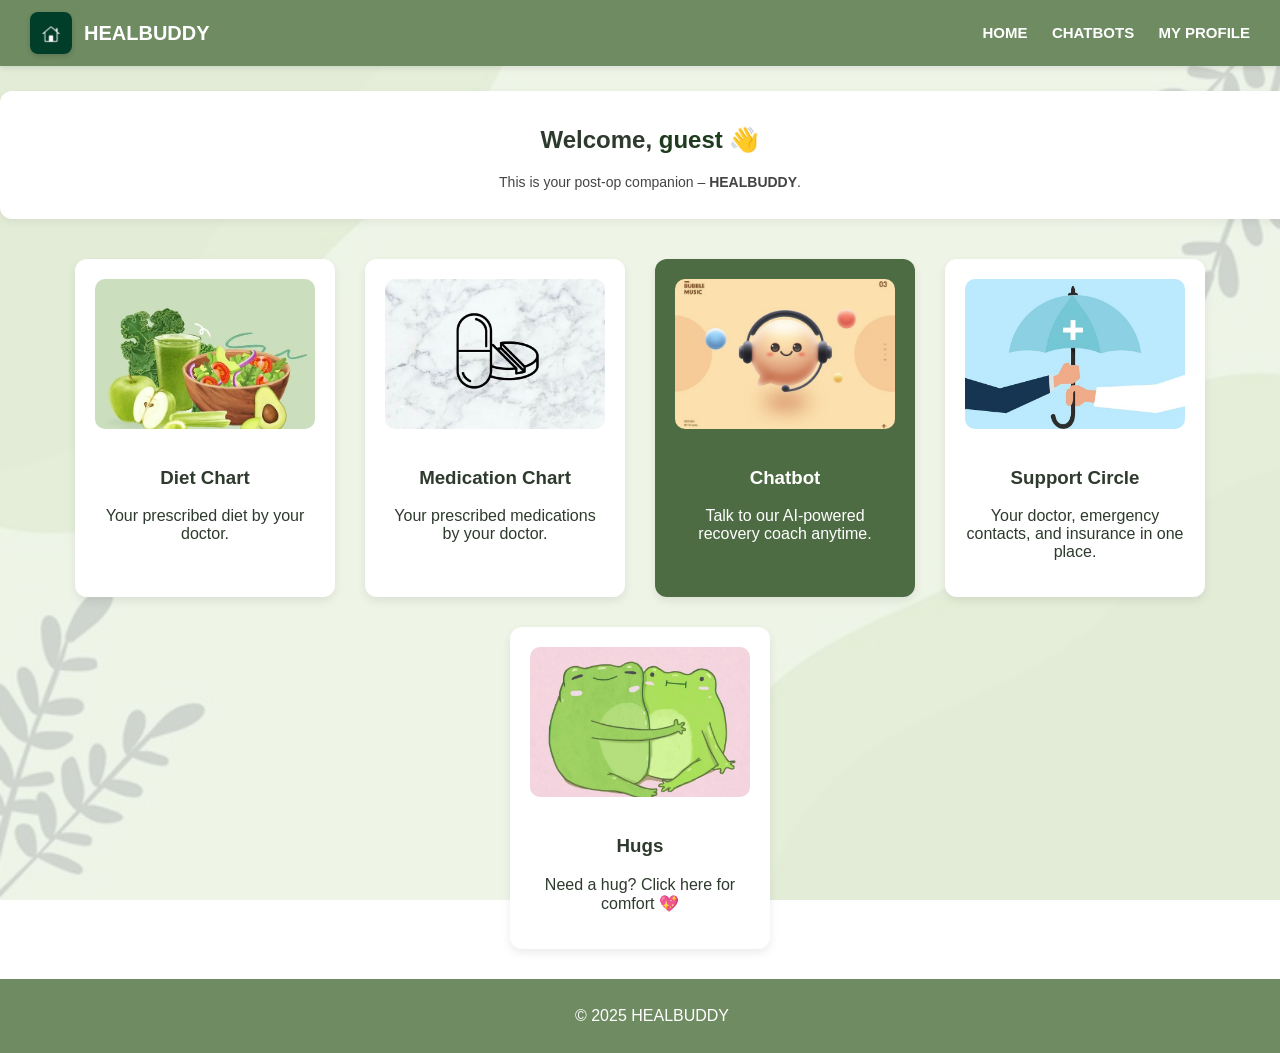
==== home.html @ 4b780e25 "Add files via upload" ====
<!DOCTYPE html>
<html lang="en">
<head>
  <meta charset="UTF-8" />
  <title>HEALBUDDY – Home</title>
  <link rel="stylesheet" href="home.css" />
</head>
<body>
  <header class="fancy-header">
    <div class="logo-container">
      <a href="home.html">
        <img src="Health.jpg" alt="HEALBUDDY" class="fancy-logo" />
      </a>
      <h1>HEALBUDDY</h1>
    </div>
    <nav>
        <a href="home.html">HOME</a>
        <a href="chatbots.html">CHATBOTS</a>
        <a href="#">MY PROFILE</a>
  </header>

  <main>
    <div class="intro-box" id="greeting"></div>

    <div class="card-container">
      <div class="feature-card" onclick="showDietChart()">
        <img src="dietchart.jpg" alt="Diet Chart" />
        <h3>Diet Chart</h3>
        <p>Your prescribed diet by your doctor.</p>
      </div>

      <div class="feature-card" onclick="showMedicationChart()">
        <img src="medicationchart.jpg" alt="Medication Chart" />
        <h3>Medication Chart</h3>
        <p>Your prescribed medications by your doctor.</p>
      </div>

      <div class="feature-card chatbot-highlight" onclick="location.href='chatbots.html'">
        <img src="chatbot.jpg" alt="Chatbot" />
        <h3>Chatbot</h3>
        <p>Talk to our AI-powered recovery coach anytime.</p>
      </div>

      <div class="feature-card" onclick="showSupportCircle()">
        <img src="support.jpg" alt="Support Circle" />
        <h3>Support Circle</h3>
        <p>Your doctor, emergency contacts, and insurance in one place.</p>
      </div>

      <div class="feature-card" onclick="showHug()">
        <img src="hugs.jpg" alt="Hugs" />
        <h3>Hugs</h3>
        <p>Need a hug? Click here for comfort 💖</p>
      </div>
    </div>
  </main>

  <!-- Hug Popup -->
  <div id="hug-popup" class="popup-overlay">
    <span class="close-btn" onclick="closeHug()">×</span>
    <img id="rickroll-gif" src="https://media.giphy.com/media/Vuw9m5wXviFIQ/giphy.gif" alt="Rickroll Hug" />
  </div>

  <!-- Medication Chart Popup -->
  <div id="medication-popup" class="popup-overlay">
    <div class="popup-box">
      <span class="close-btn" onclick="closeMedicationChart()">×</span>
      <h2>Post-Liposuction Medication Chart</h2>
      <table>
        <thead>
          <tr>
            <th>Medication</th><th>Dosage</th><th>Frequency</th><th>Purpose</th><th>Duration</th><th>Notes</th>
          </tr>
        </thead>
        <tbody>
          <tr><td>Acetaminophen</td><td>500 mg</td><td>Every 6h</td><td>Pain</td><td>5–7 days</td><td>With food</td></tr>
          <tr><td>Ibuprofen</td><td>400 mg</td><td>Every 8h</td><td>Inflammation</td><td>3–5 days</td><td>Stomach caution</td></tr>
          <tr><td>Cephalexin</td><td>500 mg</td><td>Every 8h</td><td>Antibiotic</td><td>7–10 days</td><td>Finish course</td></tr>
          <tr><td>Zofran</td><td>4 mg</td><td>As needed</td><td>Nausea</td><td>PRN</td><td>Max 3/day</td></tr>
          <tr><td>Arnica</td><td>30C</td><td>2x daily</td><td>Bruising</td><td>7 days</td><td>Optional</td></tr>
          <tr><td>Hydrocodone</td><td>5/325 mg</td><td>4–6h PRN</td><td>Severe pain</td><td>Max 3 days</td><td>No driving</td></tr>
        </tbody>
      </table>
    </div>
  </div>

  <!-- Diet Chart Popup -->
  <div id="diet-popup" class="popup-overlay">
    <div class="popup-box">
      <span class="close-btn" onclick="closeDietChart()">×</span>
      <h2>Post-Liposuction Diet Chart</h2>
      <table class="diet-chart">
        <thead>
          <tr>
            <th>🗓️ Days</th><th>Phase</th><th>Recommended Diet</th><th>Goals</th>
          </tr>
        </thead>
        <tbody>
          <tr><td>1–2</td><td>🧃 Liquid</td><td>Broth, tea, juice, protein water</td><td>Hydration, reduce swelling</td></tr>
          <tr><td>3–10</td><td>🍚 Soft</td><td>Oatmeal, rice, yogurt, steamed veg</td><td>Easy digestion</td></tr>
          <tr><td>11–30</td><td>🥗 Clean</td><td>Greens, protein, smoothies</td><td>Tissue healing</td></tr>
          <tr><td>31–60</td><td>🥙 Anti-inflammatory</td><td>Salmon, turmeric, whole grains</td><td>Energy boost</td></tr>
          <tr><td>61+</td><td>🍽️ Maintenance</td><td>Balanced meals, fiber, hydration</td><td>Stability</td></tr>
        </tbody>
      </table>
    </div>
  </div>

  <!-- Support Circle Popup -->
  <div id="support-popup" class="popup-overlay">
    <div class="popup-box">
      <span class="close-btn" onclick="closeSupportCircle()">×</span>
      <h2>Support Circle</h2>

      <h3>👨‍⚕️ Primary Surgeon</h3>
      <p><strong>Name:</strong> Dr. Lauren Mitchell</p>
      <p><strong>Specialty:</strong> Cosmetic & Reconstructive Surgeon</p>
      <p><strong>Clinic:</strong> Clearwater Plastic Surgery Center</p>
      <p><strong>Phone:</strong> (727) 555-2371</p>
      <p><strong>Email:</strong> lauren.mitchell@clearwaterplastics.com</p>
      <p><strong>Available Hours:</strong> Mon–Fri, 9:00 AM – 5:00 PM</p>
      <p><strong>Emergency Line:</strong> (727) 555-9110</p>

      <h3>🏥 Clinic / Hospital Info</h3>
      <p><strong>Facility:</strong> Clearwater Plastic Surgery Center</p>
      <p><strong>Address:</strong> 1020 Gulfview Drive, Clearwater, FL 33755</p>
      <p><strong>General Line:</strong> (727) 555-8210</p>
      <p><strong>Email:</strong> frontdesk@clearwaterplastics.com</p>
      <p><strong>Post-Op Nurse Hotline:</strong> (727) 555-8900 (24/7)</p>
    </div>
  </div>

  <footer>
    <p>&copy; 2025 HEALBUDDY</p>
  </footer>

  <script src="home.js"></script>
</body>
</html>
---- home.css ----
body {
    margin: 0;
    font-family: 'Segoe UI', sans-serif;
    background-image: url("background.jpg");
    background-size: cover;
    background-repeat: no-repeat;
    background-position: center;
    background-attachment: fixed;
    color: #2E3A2D;
    position: relative;
  }
  
  body::before {
    content: "";
    position: fixed;
    top: 0;
    left: 0;
    width: 100%;
    height: 100%;
    background-color: rgba(239, 244, 236, 0.85);
    z-index: -1;
  }
  
  /* Header */
  .fancy-header {
    background-color: #6E8B62;
    color: white;
    display: flex;
    justify-content: space-between;
    align-items: center;
    padding: 12px 30px;
    box-shadow: 0 2px 6px rgba(0, 0, 0, 0.1);
  }
  
  .logo-container {
    display: flex;
    align-items: center;
    gap: 12px;
  }
  
  .fancy-logo {
    height: 42px;
    width: auto;
    border-radius: 8px;
    box-shadow: 0 2px 5px rgba(0,0,0,0.15);
    transition: transform 0.3s ease;
    display: block;
  }
  
  .fancy-logo:hover {
    transform: scale(1.05);
  }
  
  .logo-container h1 {
    font-size: 20px;
    margin: 0;
  }
  
  nav a {
    color: white;
    text-decoration: none;
    margin-left: 20px;
    font-size: 15px;
    font-weight: 600;
  }
  
  nav a:hover {
    text-decoration: underline;
  }
  
  /* Welcome */
  .intro-box {
    background-color: white;
    text-align: center;
    padding: 15px 10px;
    margin: 25px auto 10px;
    width: 100%;
    max-width: none;
    border-radius: 12px;
    box-shadow: 0 3px 10px rgba(0, 0, 0, 0.06);
  }
  
  .welcome-text {
    font-size: 24px;
    font-weight: 600;
    color: #2E3A2D;
    animation: slideIn 0.8s ease forwards;
    opacity: 0;
  }
  
  .welcome-text span {
    text-transform: lowercase;
    font-weight: bold;
    color: #1e3b1e;
  }
  
  .wave {
    display: inline-block;
    animation: waveAnim 1.5s infinite ease-in-out;
  }
  
  .subtext {
    font-size: 14px;
    color: #444;
    margin-top: 8px;
    animation: fadeIn 1.2s ease forwards;
    opacity: 0;
  }
  
  @keyframes slideIn {
    0% { transform: translateY(10px); opacity: 0; }
    100% { transform: translateY(0); opacity: 1; }
  }
  
  @keyframes fadeIn {
    to { opacity: 1; }
  }
  
  @keyframes waveAnim {
    0%, 100% { transform: rotate(0deg); }
    25% { transform: rotate(20deg); }
    50% { transform: rotate(-10deg); }
    75% { transform: rotate(10deg); }
  }
  
  /* Cards */
  .card-container {
    display: flex;
    flex-wrap: wrap;
    justify-content: center;
    gap: 30px;
    padding: 30px 20px;
    max-width: 1200px;
    margin: 0 auto;
  }
  
  .feature-card {
    background: white;
    border-radius: 12px;
    box-shadow: 0 4px 10px rgba(0,0,0,0.08);
    padding: 20px;
    text-align: center;
    width: 220px;
    transition: transform 0.2s ease;
    cursor: pointer;
  }
  
  .feature-card:hover {
    transform: translateY(-5px);
  }
  
  .feature-card img {
    width: 100%;
    height: 150px;
    object-fit: cover;
    border-radius: 10px;
    margin-bottom: 15px;
  }
  
  /* Highlighted Chatbot Card */
  .chatbot-highlight {
    background-color: #4E6C43 !important;
    color: white;
  }
  
  .chatbot-highlight h3,
  .chatbot-highlight p {
    color: white;
  }
  
  /* Footer */
  footer {
    background-color: #6E8B62;
    color: white;
    text-align: center;
    padding: 12px;
    position: relative;
    bottom: 0;
    width: 100%;
  }
  
  /* Hugs popup */
  .hug-popup {
    display: none;
    position: fixed;
    top: 0;
    left: 0;
    width: 100%;
    height: 100%;
    background-color: rgba(0,0,0,0.7);
    z-index: 999;
    justify-content: center;
    align-items: center;
    flex-direction: column;
  }
  
  .hug-popup img {
    width: 300px;
    border-radius: 10px;
    box-shadow: 0 4px 20px rgba(0,0,0,0.3);
  }
  
  .close-btn {
    position: absolute;
    top: 30px;
    right: 40px;
    font-size: 40px;
    color: white;
    cursor: pointer;
  }
  /* 💊 Medication Chart Popup */
.popup-overlay {
    display: none;
    position: fixed;
    z-index: 999;
    left: 0; top: 0;
    width: 100%;
    height: 100%;
    background-color: rgba(0,0,0,0.7);
    justify-content: center;
    align-items: center;
  }
  
  .popup-box {
    background: white;
    padding: 30px;
    max-width: 90%;
    max-height: 90%;
    overflow-y: auto;
    border-radius: 16px;
    box-shadow: 0 4px 20px rgba(0,0,0,0.3);
  }
  
  .popup-box h2 {
    margin-top: 0;
    color: #4E6C43;
    text-align: center;
  }
  
  .popup-box table {
    width: 100%;
    border-collapse: collapse;
    margin-top: 20px;
    font-size: 14px;
  }
  
  .popup-box th, .popup-box td {
    border: 1px solid #ccc;
    padding: 10px;
    text-align: left;
  }
  
  .popup-box th {
    background-color: #f0f0f0;
  }
  .diet-chart td:first-child {
    font-weight: bold;
    background-color: #FDE2E4;
  }
  
  /* Popup overlay reused */
  .popup-overlay {
    display: none;
    position: fixed;
    z-index: 999;
    left: 0;
    top: 0;
    width: 100%;
    height: 100%;
    background-color: rgba(0,0,0,0.7);
    justify-content: center;
    align-items: center;
  }
  
  .popup-box {
    background: white;
    padding: 30px;
    max-width: 90%;
    max-height: 90%;
    overflow-y: auto;
    border-radius: 16px;
    box-shadow: 0 4px 20px rgba(0,0,0,0.3);
  }
  
  .popup-box h2 {
    margin-top: 0;
    color: #4E6C43;
    text-align: center;
  }
  
  .popup-box table {
    width: 100%;
    border-collapse: collapse;
    margin-top: 20px;
    font-size: 14px;
  }
  
  .popup-box th, .popup-box td {
    border: 1px solid #ccc;
    padding: 10px;
    text-align: left;
  }
  
  .popup-box th {
    background-color: #f0f0f0;
  }
  
  .close-btn {
    position: absolute;
    top: 30px;
    right: 40px;
    font-size: 40px;
    color: white;
    cursor: pointer;
  }
  .diet-chart td:first-child {
    font-weight: bold;
    background-color: #FDE2E4;
  }
  
  .popup-box h3 {
    margin-top: 20px;
    color: #4E6C43;
    font-size: 18px;
  }
  
  .popup-overlay {
    display: none;
    position: fixed;
    z-index: 999;
    left: 0; top: 0;
    width: 100%;
    height: 100%;
    background-color: rgba(0,0,0,0.7);
    justify-content: center;
    align-items: center;
  }
  
  .popup-box {
    background: white;
    padding: 30px;
    max-width: 90%;
    max-height: 90%;
    overflow-y: auto;
    border-radius: 16px;
    box-shadow: 0 4px 20px rgba(0,0,0,0.3);
  }
  
  .popup-box h2 {
    margin-top: 0;
    color: #4E6C43;
    text-align: center;
  }
  
  .popup-box table {
    width: 100%;
    border-collapse: collapse;
    margin-top: 20px;
    font-size: 14px;
  }
  
  .popup-box th, .popup-box td {
    border: 1px solid #ccc;
    padding: 10px;
    text-align: left;
  }
  
  .popup-box th {
    background-color: #f0f0f0;
  }
  
  .close-btn {
    position: absolute;
    top: 30px;
    right: 40px;
    font-size: 40px;
    color: white;
    cursor: pointer;
  }
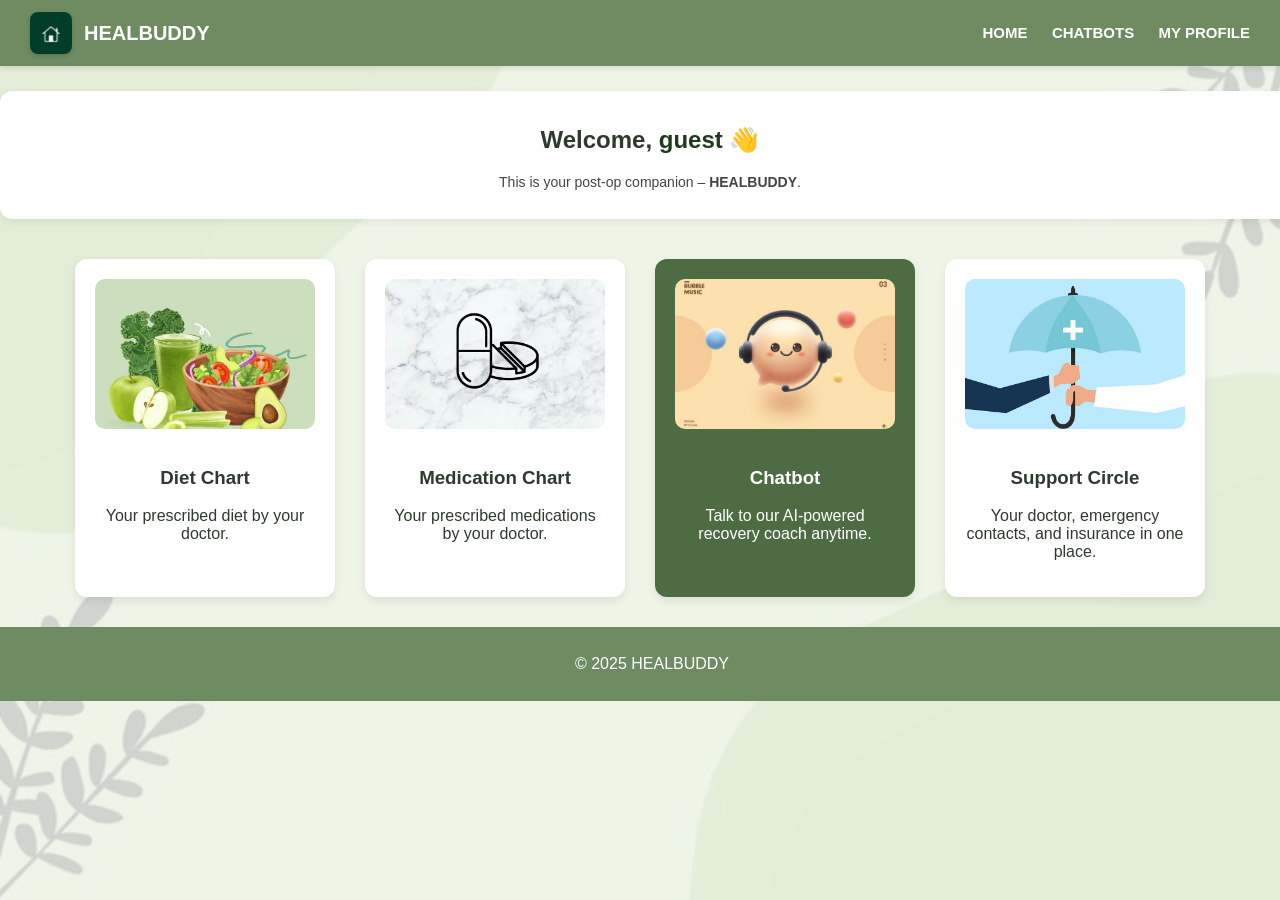
==== commit 1cef39f4: "Add files via upload" ====
--- a/home.html
+++ b/home.html
@@ -16,8 +16,9 @@
     <nav>
         <a href="home.html">HOME</a>
         <a href="chatbots.html">CHATBOTS</a>
-        <a href="#">MY PROFILE</a>
+        <a href="myprofile.html">MY PROFILE</a>
   </header>
+ 
 
   <main>
     <div class="intro-box" id="greeting"></div>
@@ -47,12 +48,7 @@
         <p>Your doctor, emergency contacts, and insurance in one place.</p>
       </div>
 
-      <div class="feature-card" onclick="showHug()">
-        <img src="hugs.jpg" alt="Hugs" />
-        <h3>Hugs</h3>
-        <p>Need a hug? Click here for comfort 💖</p>
-      </div>
-    </div>
+    
   </main>
 
   <!-- Hug Popup -->
@@ -105,7 +101,8 @@
       </table>
     </div>
   </div>
-
+  
+  
   <!-- Support Circle Popup -->
   <div id="support-popup" class="popup-overlay">
     <div class="popup-box">
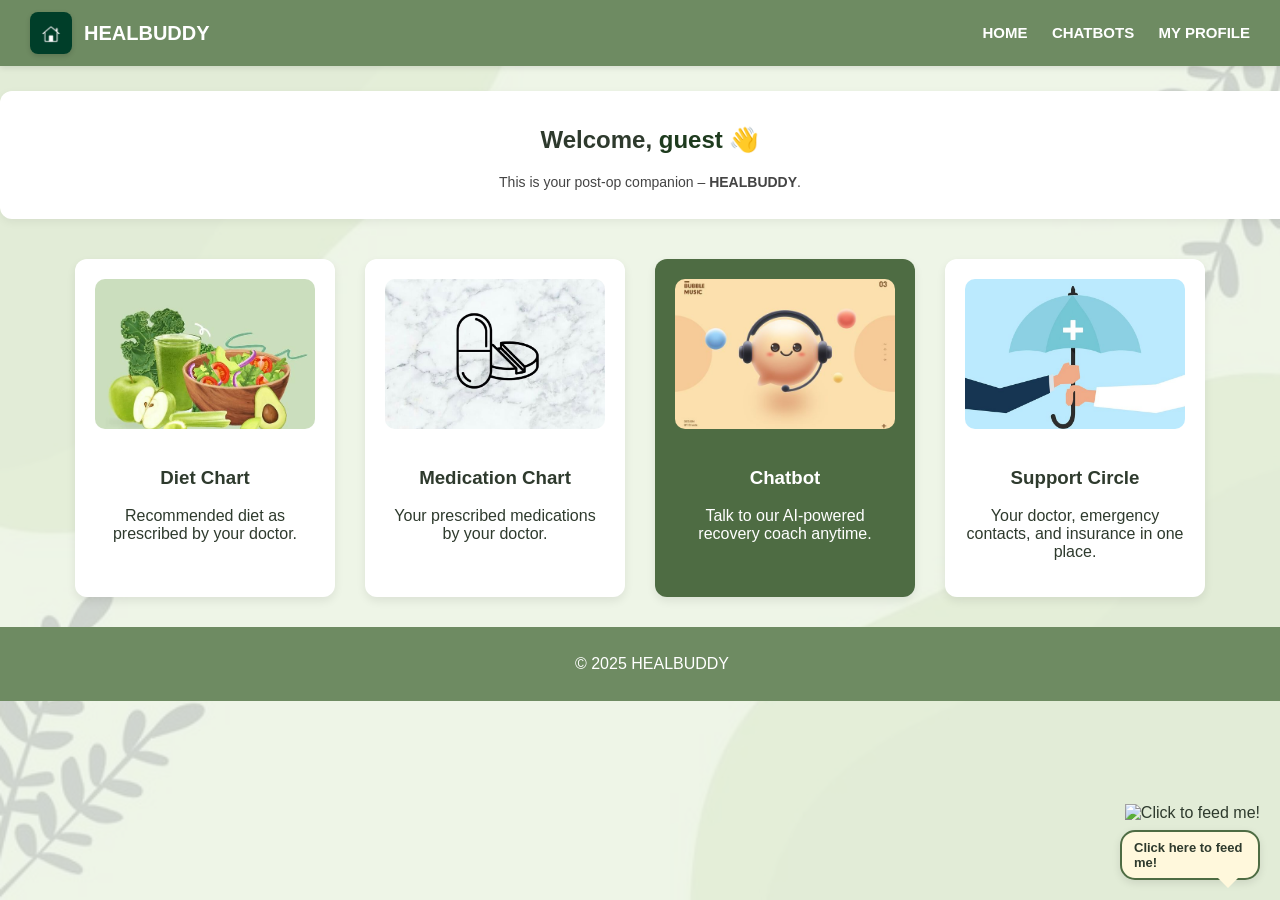
==== commit 587c1860: "Add files via upload" ====
--- a/home.html
+++ b/home.html
@@ -6,6 +6,7 @@
   <link rel="stylesheet" href="home.css" />
 </head>
 <body>
+
   <header class="fancy-header">
     <div class="logo-container">
       <a href="home.html">
@@ -14,11 +15,11 @@
       <h1>HEALBUDDY</h1>
     </div>
     <nav>
-        <a href="home.html">HOME</a>
-        <a href="chatbots.html">CHATBOTS</a>
-        <a href="myprofile.html">MY PROFILE</a>
+      <a href="home.html">HOME</a>
+      <a href="chatbots.html">CHATBOTS</a>
+      <a href="myprofile.html">MY PROFILE</a>
+    </nav>
   </header>
- 
 
   <main>
     <div class="intro-box" id="greeting"></div>
@@ -27,14 +28,122 @@
       <div class="feature-card" onclick="showDietChart()">
         <img src="dietchart.jpg" alt="Diet Chart" />
         <h3>Diet Chart</h3>
-        <p>Your prescribed diet by your doctor.</p>
-      </div>
+        <p>Recommended diet as prescribed by your doctor.</p>
+    </div>
+      <!-- Diet Chart Popup for June -->
+<div id="diet-popup" class="popup-overlay">
+  <div class="popup-box">
+    <span class="close-btn" onclick="closeDietChart()">×</span>
+    <h2>Diet Chart: Liposuction Recovery (June Carter)</h2>
+
+    <h3>Week 1 – Anti-inflammatory + hydration</h3>
+    <ul>
+      <li>Warm broths and soups (low sodium)</li>
+      <li>Steamed veggies (carrot, spinach, zucchini)</li>
+      <li>Fresh fruit (papaya, apple, blueberries)</li>
+      <li>Lots of water + electrolyte water</li>
+      <li>Avoid caffeine, alcohol, spicy foods</li>
+    </ul>
+
+    <h3>Week 2–3 – Healing boosters</h3>
+    <ul>
+      <li>Lean proteins (tofu, eggs, grilled chicken)</li>
+      <li>Whole grains (brown rice, oats)</li>
+      <li>Vitamin C foods (orange, kiwi, bell pepper)</li>
+      <li>Continue hydration</li>
+    </ul>
+
+    <h3>Week 4+ – Gradual normalization</h3>
+    <ul>
+      <li>Small, balanced meals with good fats (avocado, olive oil)</li>
+      <li>Return to regular meals slowly</li>
+      <li>Listen to body, avoid heavy or fried foods early on</li>
+    </ul>
+
+    <p><strong>Note:</strong> Continue taking all medications with food as directed. Consult your doctor before introducing new foods.</p>
+  </div>
+</div>
+
+      
 
       <div class="feature-card" onclick="showMedicationChart()">
         <img src="medicationchart.jpg" alt="Medication Chart" />
         <h3>Medication Chart</h3>
         <p>Your prescribed medications by your doctor.</p>
       </div>
+      <!-- Medication Chart Popup for June -->
+<div id="medication-popup" class="popup-overlay">
+  <div class="popup-box">
+    <span class="close-btn" onclick="closeMedicationChart()">×</span>
+    <h2>Medication Chart: Post-Liposuction (June Carter)</h2>
+
+    <table>
+      <thead>
+        <tr>
+          <th>Medication</th>
+          <th>Dosage</th>
+          <th>Frequency</th>
+          <th>Purpose</th>
+          <th>Duration</th>
+          <th>Notes</th>
+        </tr>
+      </thead>
+      <tbody>
+        <tr>
+          <td>Acetaminophen</td>
+          <td>500 mg</td>
+          <td>Every 6h</td>
+          <td>Pain</td>
+          <td>5–7 days</td>
+          <td>With food</td>
+        </tr>
+        <tr>
+          <td>Ibuprofen</td>
+          <td>400 mg</td>
+          <td>Every 8h</td>
+          <td>Inflammation</td>
+          <td>3–5 days</td>
+          <td>Stomach caution</td>
+        </tr>
+        <tr>
+          <td>Cephalexin</td>
+          <td>500 mg</td>
+          <td>Every 8h</td>
+          <td>Antibiotic</td>
+          <td>7–10 days</td>
+          <td>Finish course</td>
+        </tr>
+        <tr>
+          <td>Zofran</td>
+          <td>4 mg</td>
+          <td>As needed</td>
+          <td>Nausea</td>
+          <td>PRN</td>
+          <td>Max 3/day</td>
+        </tr>
+        <tr>
+          <td>Arnica</td>
+          <td>30C</td>
+          <td>2x daily</td>
+          <td>Bruising</td>
+          <td>7 days</td>
+          <td>Optional</td>
+        </tr>
+        <tr>
+          <td>Hydrocodone</td>
+          <td>5/325 mg</td>
+          <td>4–6h PRN</td>
+          <td>Severe pain</td>
+          <td>Max 3 days</td>
+          <td>No driving</td>
+        </tr>
+      </tbody>
+    </table>
+
+    <p><strong>Note:</strong> Follow exact timing and instructions. Call Dr. Mitchell if any adverse reactions occur.</p>
+  </div>
+</div>
+
 
       <div class="feature-card chatbot-highlight" onclick="location.href='chatbots.html'">
         <img src="chatbot.jpg" alt="Chatbot" />
@@ -47,90 +156,46 @@
         <h3>Support Circle</h3>
         <p>Your doctor, emergency contacts, and insurance in one place.</p>
       </div>
-
-    
+    </div>
+ 
+        <!-- Support Circle Popup for June -->
+<div id="support-popup" class="popup-overlay">
+  <div class="popup-box">
+    <span class="close-btn" onclick="closeSupportCircle()">×</span>
+    <h2>Support Circle: Post-Liposuction (June Carter)</h2>
+
+    <h3>👨‍⚕️ Primary Surgeon</h3>
+    <p><strong>Name:</strong> Dr. Lauren Mitchell</p>
+    <p><strong>Specialty:</strong> Cosmetic & Reconstructive Surgeon</p>
+    <p><strong>Clinic:</strong> Clearwater Plastic Surgery Center</p>
+    <p><strong>Phone:</strong> (727) 555-2371</p>
+    <p><strong>Email:</strong> lauren.mitchell@clearwaterplastics.com</p>
+    <p><strong>Available Hours:</strong> Mon–Fri, 9:00 AM – 5:00 PM</p>
+
+    <h3>🏥 Clinic / Hospital Info</h3>
+    <p><strong>Facility:</strong> Clearwater Plastic Surgery Center</p>
+    <p><strong>Address:</strong> 1020 Gulfview Drive, Clearwater, FL 33755</p>
+    <p><strong>General Line:</strong> (727) 555-8210</p>
+    <p><strong>Email:</strong> frontdesk@clearwaterplastics.com</p>
+
+    <h3>🚨 Emergency Contacts</h3>
+    <p><strong>Post-Op Nurse Hotline (24/7):</strong> (727) 555-8900</p>
+    <p><strong>After Hours Emergency:</strong> (727) 555-9110</p>
+  </div>
+</div>
+
   </main>
 
-  <!-- Hug Popup -->
-  <div id="hug-popup" class="popup-overlay">
-    <span class="close-btn" onclick="closeHug()">×</span>
-    <img id="rickroll-gif" src="https://media.giphy.com/media/Vuw9m5wXviFIQ/giphy.gif" alt="Rickroll Hug" />
-  </div>
-
-  <!-- Medication Chart Popup -->
-  <div id="medication-popup" class="popup-overlay">
-    <div class="popup-box">
-      <span class="close-btn" onclick="closeMedicationChart()">×</span>
-      <h2>Post-Liposuction Medication Chart</h2>
-      <table>
-        <thead>
-          <tr>
-            <th>Medication</th><th>Dosage</th><th>Frequency</th><th>Purpose</th><th>Duration</th><th>Notes</th>
-          </tr>
-        </thead>
-        <tbody>
-          <tr><td>Acetaminophen</td><td>500 mg</td><td>Every 6h</td><td>Pain</td><td>5–7 days</td><td>With food</td></tr>
-          <tr><td>Ibuprofen</td><td>400 mg</td><td>Every 8h</td><td>Inflammation</td><td>3–5 days</td><td>Stomach caution</td></tr>
-          <tr><td>Cephalexin</td><td>500 mg</td><td>Every 8h</td><td>Antibiotic</td><td>7–10 days</td><td>Finish course</td></tr>
-          <tr><td>Zofran</td><td>4 mg</td><td>As needed</td><td>Nausea</td><td>PRN</td><td>Max 3/day</td></tr>
-          <tr><td>Arnica</td><td>30C</td><td>2x daily</td><td>Bruising</td><td>7 days</td><td>Optional</td></tr>
-          <tr><td>Hydrocodone</td><td>5/325 mg</td><td>4–6h PRN</td><td>Severe pain</td><td>Max 3 days</td><td>No driving</td></tr>
-        </tbody>
-      </table>
-    </div>
-  </div>
-
-  <!-- Diet Chart Popup -->
-  <div id="diet-popup" class="popup-overlay">
-    <div class="popup-box">
-      <span class="close-btn" onclick="closeDietChart()">×</span>
-      <h2>Post-Liposuction Diet Chart</h2>
-      <table class="diet-chart">
-        <thead>
-          <tr>
-            <th>🗓️ Days</th><th>Phase</th><th>Recommended Diet</th><th>Goals</th>
-          </tr>
-        </thead>
-        <tbody>
-          <tr><td>1–2</td><td>🧃 Liquid</td><td>Broth, tea, juice, protein water</td><td>Hydration, reduce swelling</td></tr>
-          <tr><td>3–10</td><td>🍚 Soft</td><td>Oatmeal, rice, yogurt, steamed veg</td><td>Easy digestion</td></tr>
-          <tr><td>11–30</td><td>🥗 Clean</td><td>Greens, protein, smoothies</td><td>Tissue healing</td></tr>
-          <tr><td>31–60</td><td>🥙 Anti-inflammatory</td><td>Salmon, turmeric, whole grains</td><td>Energy boost</td></tr>
-          <tr><td>61+</td><td>🍽️ Maintenance</td><td>Balanced meals, fiber, hydration</td><td>Stability</td></tr>
-        </tbody>
-      </table>
-    </div>
+  <div id="cat-widget" onclick="feedCat()">
+    <img src="cat.gif" id="floating-cat" alt="Click to feed me!" />
+    <div id="cat-caption" class="speech-bubble">Click here to feed me!</div>
   </div>
   
-  
-  <!-- Support Circle Popup -->
-  <div id="support-popup" class="popup-overlay">
-    <div class="popup-box">
-      <span class="close-btn" onclick="closeSupportCircle()">×</span>
-      <h2>Support Circle</h2>
-
-      <h3>👨‍⚕️ Primary Surgeon</h3>
-      <p><strong>Name:</strong> Dr. Lauren Mitchell</p>
-      <p><strong>Specialty:</strong> Cosmetic & Reconstructive Surgeon</p>
-      <p><strong>Clinic:</strong> Clearwater Plastic Surgery Center</p>
-      <p><strong>Phone:</strong> (727) 555-2371</p>
-      <p><strong>Email:</strong> lauren.mitchell@clearwaterplastics.com</p>
-      <p><strong>Available Hours:</strong> Mon–Fri, 9:00 AM – 5:00 PM</p>
-      <p><strong>Emergency Line:</strong> (727) 555-9110</p>
-
-      <h3>🏥 Clinic / Hospital Info</h3>
-      <p><strong>Facility:</strong> Clearwater Plastic Surgery Center</p>
-      <p><strong>Address:</strong> 1020 Gulfview Drive, Clearwater, FL 33755</p>
-      <p><strong>General Line:</strong> (727) 555-8210</p>
-      <p><strong>Email:</strong> frontdesk@clearwaterplastics.com</p>
-      <p><strong>Post-Op Nurse Hotline:</strong> (727) 555-8900 (24/7)</p>
-    </div>
-  </div>
-
   <footer>
     <p>&copy; 2025 HEALBUDDY</p>
   </footer>
 
   <script src="home.js"></script>
+  <script src="cat.js"></script>
 </body>
 </html>
--- a/home.css
+++ b/home.css
@@ -1,382 +1,301 @@
 body {
-    margin: 0;
-    font-family: 'Segoe UI', sans-serif;
-    background-image: url("background.jpg");
-    background-size: cover;
-    background-repeat: no-repeat;
-    background-position: center;
-    background-attachment: fixed;
-    color: #2E3A2D;
-    position: relative;
-  }
-  
-  body::before {
-    content: "";
-    position: fixed;
-    top: 0;
-    left: 0;
-    width: 100%;
-    height: 100%;
-    background-color: rgba(239, 244, 236, 0.85);
-    z-index: -1;
-  }
-  
-  /* Header */
-  .fancy-header {
-    background-color: #6E8B62;
-    color: white;
-    display: flex;
-    justify-content: space-between;
-    align-items: center;
-    padding: 12px 30px;
-    box-shadow: 0 2px 6px rgba(0, 0, 0, 0.1);
-  }
-  
-  .logo-container {
-    display: flex;
-    align-items: center;
-    gap: 12px;
-  }
-  
-  .fancy-logo {
-    height: 42px;
-    width: auto;
-    border-radius: 8px;
-    box-shadow: 0 2px 5px rgba(0,0,0,0.15);
-    transition: transform 0.3s ease;
-    display: block;
-  }
-  
-  .fancy-logo:hover {
-    transform: scale(1.05);
-  }
-  
-  .logo-container h1 {
-    font-size: 20px;
-    margin: 0;
-  }
-  
-  nav a {
-    color: white;
-    text-decoration: none;
-    margin-left: 20px;
-    font-size: 15px;
-    font-weight: 600;
-  }
-  
-  nav a:hover {
-    text-decoration: underline;
-  }
-  
-  /* Welcome */
-  .intro-box {
-    background-color: white;
-    text-align: center;
-    padding: 15px 10px;
-    margin: 25px auto 10px;
-    width: 100%;
-    max-width: none;
-    border-radius: 12px;
-    box-shadow: 0 3px 10px rgba(0, 0, 0, 0.06);
-  }
-  
-  .welcome-text {
-    font-size: 24px;
-    font-weight: 600;
-    color: #2E3A2D;
-    animation: slideIn 0.8s ease forwards;
-    opacity: 0;
-  }
-  
-  .welcome-text span {
-    text-transform: lowercase;
-    font-weight: bold;
-    color: #1e3b1e;
-  }
-  
-  .wave {
-    display: inline-block;
-    animation: waveAnim 1.5s infinite ease-in-out;
-  }
-  
-  .subtext {
-    font-size: 14px;
-    color: #444;
-    margin-top: 8px;
-    animation: fadeIn 1.2s ease forwards;
-    opacity: 0;
-  }
-  
-  @keyframes slideIn {
-    0% { transform: translateY(10px); opacity: 0; }
-    100% { transform: translateY(0); opacity: 1; }
-  }
-  
-  @keyframes fadeIn {
-    to { opacity: 1; }
-  }
-  
-  @keyframes waveAnim {
-    0%, 100% { transform: rotate(0deg); }
-    25% { transform: rotate(20deg); }
-    50% { transform: rotate(-10deg); }
-    75% { transform: rotate(10deg); }
-  }
-  
-  /* Cards */
-  .card-container {
-    display: flex;
-    flex-wrap: wrap;
-    justify-content: center;
-    gap: 30px;
-    padding: 30px 20px;
-    max-width: 1200px;
-    margin: 0 auto;
-  }
-  
-  .feature-card {
-    background: white;
-    border-radius: 12px;
-    box-shadow: 0 4px 10px rgba(0,0,0,0.08);
-    padding: 20px;
-    text-align: center;
-    width: 220px;
-    transition: transform 0.2s ease;
-    cursor: pointer;
-  }
-  
-  .feature-card:hover {
-    transform: translateY(-5px);
-  }
-  
-  .feature-card img {
-    width: 100%;
-    height: 150px;
-    object-fit: cover;
-    border-radius: 10px;
-    margin-bottom: 15px;
-  }
-  
-  /* Highlighted Chatbot Card */
-  .chatbot-highlight {
-    background-color: #4E6C43 !important;
-    color: white;
-  }
-  
-  .chatbot-highlight h3,
-  .chatbot-highlight p {
-    color: white;
-  }
-  
-  /* Footer */
-  footer {
-    background-color: #6E8B62;
-    color: white;
-    text-align: center;
-    padding: 12px;
-    position: relative;
-    bottom: 0;
-    width: 100%;
-  }
-  
-  /* Hugs popup */
-  .hug-popup {
-    display: none;
-    position: fixed;
-    top: 0;
-    left: 0;
-    width: 100%;
-    height: 100%;
-    background-color: rgba(0,0,0,0.7);
-    z-index: 999;
-    justify-content: center;
-    align-items: center;
-    flex-direction: column;
-  }
-  
-  .hug-popup img {
-    width: 300px;
-    border-radius: 10px;
-    box-shadow: 0 4px 20px rgba(0,0,0,0.3);
-  }
-  
-  .close-btn {
-    position: absolute;
-    top: 30px;
-    right: 40px;
-    font-size: 40px;
-    color: white;
-    cursor: pointer;
-  }
-  /* 💊 Medication Chart Popup */
+  margin: 0;
+  font-family: 'Segoe UI', sans-serif;
+  background-image: url("background.jpg");
+  background-size: cover;
+  background-repeat: no-repeat;
+  background-position: center;
+  background-attachment: fixed;
+  color: #2E3A2D;
+  position: relative;
+}
+
+body::before {
+  content: "";
+  position: fixed;
+  top: 0;
+  left: 0;
+  width: 100%;
+  height: 100%;
+  background-color: rgba(239, 244, 236, 0.85);
+  z-index: -1;
+}
+
+/* Header */
+.fancy-header {
+  background-color: #6E8B62;
+  color: white;
+  display: flex;
+  justify-content: space-between;
+  align-items: center;
+  padding: 12px 30px;
+  box-shadow: 0 2px 6px rgba(0, 0, 0, 0.1);
+}
+
+.logo-container {
+  display: flex;
+  align-items: center;
+  gap: 12px;
+}
+
+.fancy-logo {
+  height: 42px;
+  width: auto;
+  border-radius: 8px;
+  box-shadow: 0 2px 5px rgba(0,0,0,0.15);
+  transition: transform 0.3s ease;
+  display: block;
+}
+
+.fancy-logo:hover {
+  transform: scale(1.05);
+}
+
+.logo-container h1 {
+  font-size: 20px;
+  margin: 0;
+}
+
+nav a {
+  color: white;
+  text-decoration: none;
+  margin-left: 20px;
+  font-size: 15px;
+  font-weight: 600;
+}
+
+nav a:hover {
+  text-decoration: underline;
+}
+
+/* Welcome */
+.intro-box {
+  background-color: white;
+  text-align: center;
+  padding: 15px 10px;
+  margin: 25px auto 10px;
+  width: 100%;
+  border-radius: 12px;
+  box-shadow: 0 3px 10px rgba(0, 0, 0, 0.06);
+}
+
+.welcome-text {
+  font-size: 24px;
+  font-weight: 600;
+  color: #2E3A2D;
+  animation: slideIn 0.8s ease forwards;
+  opacity: 0;
+}
+
+.welcome-text span {
+  text-transform: lowercase;
+  font-weight: bold;
+  color: #1e3b1e;
+}
+
+.wave {
+  display: inline-block;
+  animation: waveAnim 1.5s infinite ease-in-out;
+}
+
+.subtext {
+  font-size: 14px;
+  color: #444;
+  margin-top: 8px;
+  animation: fadeIn 1.2s ease forwards;
+  opacity: 0;
+}
+
+@keyframes slideIn {
+  0% { transform: translateY(10px); opacity: 0; }
+  100% { transform: translateY(0); opacity: 1; }
+}
+
+@keyframes fadeIn {
+  to { opacity: 1; }
+}
+
+@keyframes waveAnim {
+  0%, 100% { transform: rotate(0deg); }
+  25% { transform: rotate(20deg); }
+  50% { transform: rotate(-10deg); }
+  75% { transform: rotate(10deg); }
+}
+
+/* Cards */
+.card-container {
+  display: flex;
+  flex-wrap: wrap;
+  justify-content: center;
+  gap: 30px;
+  padding: 30px 20px;
+  max-width: 1200px;
+  margin: 0 auto;
+}
+
+.feature-card {
+  background: white;
+  border-radius: 12px;
+  box-shadow: 0 4px 10px rgba(0,0,0,0.08);
+  padding: 20px;
+  text-align: center;
+  width: 220px;
+  transition: transform 0.2s ease;
+  cursor: pointer;
+}
+
+.feature-card:hover {
+  transform: translateY(-5px);
+}
+
+.feature-card img {
+  width: 100%;
+  height: 150px;
+  object-fit: cover;
+  border-radius: 10px;
+  margin-bottom: 15px;
+}
+
+/* Highlighted Chatbot Card */
+.chatbot-highlight {
+  background-color: #4E6C43 !important;
+  color: white;
+}
+
+.chatbot-highlight h3,
+.chatbot-highlight p {
+  color: white;
+}
+
+/* Footer */
+footer {
+  background-color: #6E8B62;
+  color: white;
+  text-align: center;
+  padding: 12px;
+  position: relative;
+  bottom: 0;
+  width: 100%;
+}
+
+/* Popups */
 .popup-overlay {
-    display: none;
-    position: fixed;
-    z-index: 999;
-    left: 0; top: 0;
-    width: 100%;
-    height: 100%;
-    background-color: rgba(0,0,0,0.7);
-    justify-content: center;
-    align-items: center;
-  }
-  
-  .popup-box {
-    background: white;
-    padding: 30px;
-    max-width: 90%;
-    max-height: 90%;
-    overflow-y: auto;
-    border-radius: 16px;
-    box-shadow: 0 4px 20px rgba(0,0,0,0.3);
-  }
-  
-  .popup-box h2 {
-    margin-top: 0;
-    color: #4E6C43;
-    text-align: center;
-  }
-  
-  .popup-box table {
-    width: 100%;
-    border-collapse: collapse;
-    margin-top: 20px;
-    font-size: 14px;
-  }
-  
-  .popup-box th, .popup-box td {
-    border: 1px solid #ccc;
-    padding: 10px;
-    text-align: left;
-  }
-  
-  .popup-box th {
-    background-color: #f0f0f0;
-  }
-  .diet-chart td:first-child {
-    font-weight: bold;
-    background-color: #FDE2E4;
-  }
-  
-  /* Popup overlay reused */
-  .popup-overlay {
-    display: none;
-    position: fixed;
-    z-index: 999;
-    left: 0;
-    top: 0;
-    width: 100%;
-    height: 100%;
-    background-color: rgba(0,0,0,0.7);
-    justify-content: center;
-    align-items: center;
-  }
-  
-  .popup-box {
-    background: white;
-    padding: 30px;
-    max-width: 90%;
-    max-height: 90%;
-    overflow-y: auto;
-    border-radius: 16px;
-    box-shadow: 0 4px 20px rgba(0,0,0,0.3);
-  }
-  
-  .popup-box h2 {
-    margin-top: 0;
-    color: #4E6C43;
-    text-align: center;
-  }
-  
-  .popup-box table {
-    width: 100%;
-    border-collapse: collapse;
-    margin-top: 20px;
-    font-size: 14px;
-  }
-  
-  .popup-box th, .popup-box td {
-    border: 1px solid #ccc;
-    padding: 10px;
-    text-align: left;
-  }
-  
-  .popup-box th {
-    background-color: #f0f0f0;
-  }
-  
-  .close-btn {
-    position: absolute;
-    top: 30px;
-    right: 40px;
-    font-size: 40px;
-    color: white;
-    cursor: pointer;
-  }
-  .diet-chart td:first-child {
-    font-weight: bold;
-    background-color: #FDE2E4;
-  }
-  
-  .popup-box h3 {
-    margin-top: 20px;
-    color: #4E6C43;
-    font-size: 18px;
-  }
-  
-  .popup-overlay {
-    display: none;
-    position: fixed;
-    z-index: 999;
-    left: 0; top: 0;
-    width: 100%;
-    height: 100%;
-    background-color: rgba(0,0,0,0.7);
-    justify-content: center;
-    align-items: center;
-  }
-  
-  .popup-box {
-    background: white;
-    padding: 30px;
-    max-width: 90%;
-    max-height: 90%;
-    overflow-y: auto;
-    border-radius: 16px;
-    box-shadow: 0 4px 20px rgba(0,0,0,0.3);
-  }
-  
-  .popup-box h2 {
-    margin-top: 0;
-    color: #4E6C43;
-    text-align: center;
-  }
-  
-  .popup-box table {
-    width: 100%;
-    border-collapse: collapse;
-    margin-top: 20px;
-    font-size: 14px;
-  }
-  
-  .popup-box th, .popup-box td {
-    border: 1px solid #ccc;
-    padding: 10px;
-    text-align: left;
-  }
-  
-  .popup-box th {
-    background-color: #f0f0f0;
-  }
-  
-  .close-btn {
-    position: absolute;
-    top: 30px;
-    right: 40px;
-    font-size: 40px;
-    color: white;
-    cursor: pointer;
-  }
-    
-  
-  +  display: none;
+  position: fixed;
+  z-index: 999;
+  left: 0; top: 0;
+  width: 100%;
+  height: 100%;
+  background-color: rgba(0,0,0,0.7);
+  justify-content: center;
+  align-items: center;
+}
+
+.popup-box {
+  background: white;
+  padding: 30px;
+  max-width: 90%;
+  max-height: 90%;
+  overflow-y: auto;
+  border-radius: 16px;
+  box-shadow: 0 4px 20px rgba(0,0,0,0.3);
+}
+
+.popup-box h2 {
+  margin-top: 0;
+  color: #4E6C43;
+  text-align: center;
+}
+
+.popup-box table {
+  width: 100%;
+  border-collapse: collapse;
+  margin-top: 20px;
+  font-size: 14px;
+}
+
+.popup-box th, .popup-box td {
+  border: 1px solid #ccc;
+  padding: 10px;
+  text-align: left;
+}
+
+.popup-box th {
+  background-color: #f0f0f0;
+}
+
+.diet-chart td:first-child {
+  font-weight: bold;
+  background-color: #FDE2E4;
+}
+
+.popup-box h3 {
+  margin-top: 20px;
+  color: #4E6C43;
+  font-size: 18px;
+}
+
+.close-btn {
+  position: absolute;
+  top: 30px;
+  right: 40px;
+  font-size: 40px;
+  color: white;
+  cursor: pointer;
+}
+
+/* 🐱 Floating Cat with Speech Bubble */
+#cat-widget {
+  position: fixed;
+  bottom: 20px;
+  right: 20px;
+  text-align: right;
+  z-index: 1000;
+  max-width: 140px;
+}
+
+#floating-cat {
+  width: 100px;
+  transition: transform 0.3s ease;
+  animation: floaty 2.5s ease-in-out infinite;
+}
+
+#floating-cat:hover {
+  transform: scale(1.1);
+}
+
+/* ✨ Speech Bubble Style */
+#cat-caption.speech-bubble {
+  position: relative;
+  display: inline-block;
+  margin-top: 8px;
+  background-color: #fff8dc;
+  border: 2px solid #4E6C43;
+  padding: 8px 12px;
+  border-radius: 15px;
+  font-size: 13px;
+  font-weight: bold;
+  color: #2E3A2D;
+  box-shadow: 0 3px 8px rgba(0,0,0,0.1);
+  text-align: left;
+  max-width: 180px;
+}
+
+/* Tail of the bubble */
+#cat-caption.speech-bubble::after {
+  content: "";
+  position: absolute;
+  bottom: -10px;
+  right: 20px;
+  width: 0;
+  height: 0;
+  border: 10px solid transparent;
+  border-top-color: #fff8dc;
+  border-bottom: 0;
+  margin-left: -5px;
+}
+
+@keyframes floaty {
+  0%, 100% { transform: translateY(0); }
+  50% { transform: translateY(-5px); }
+}
